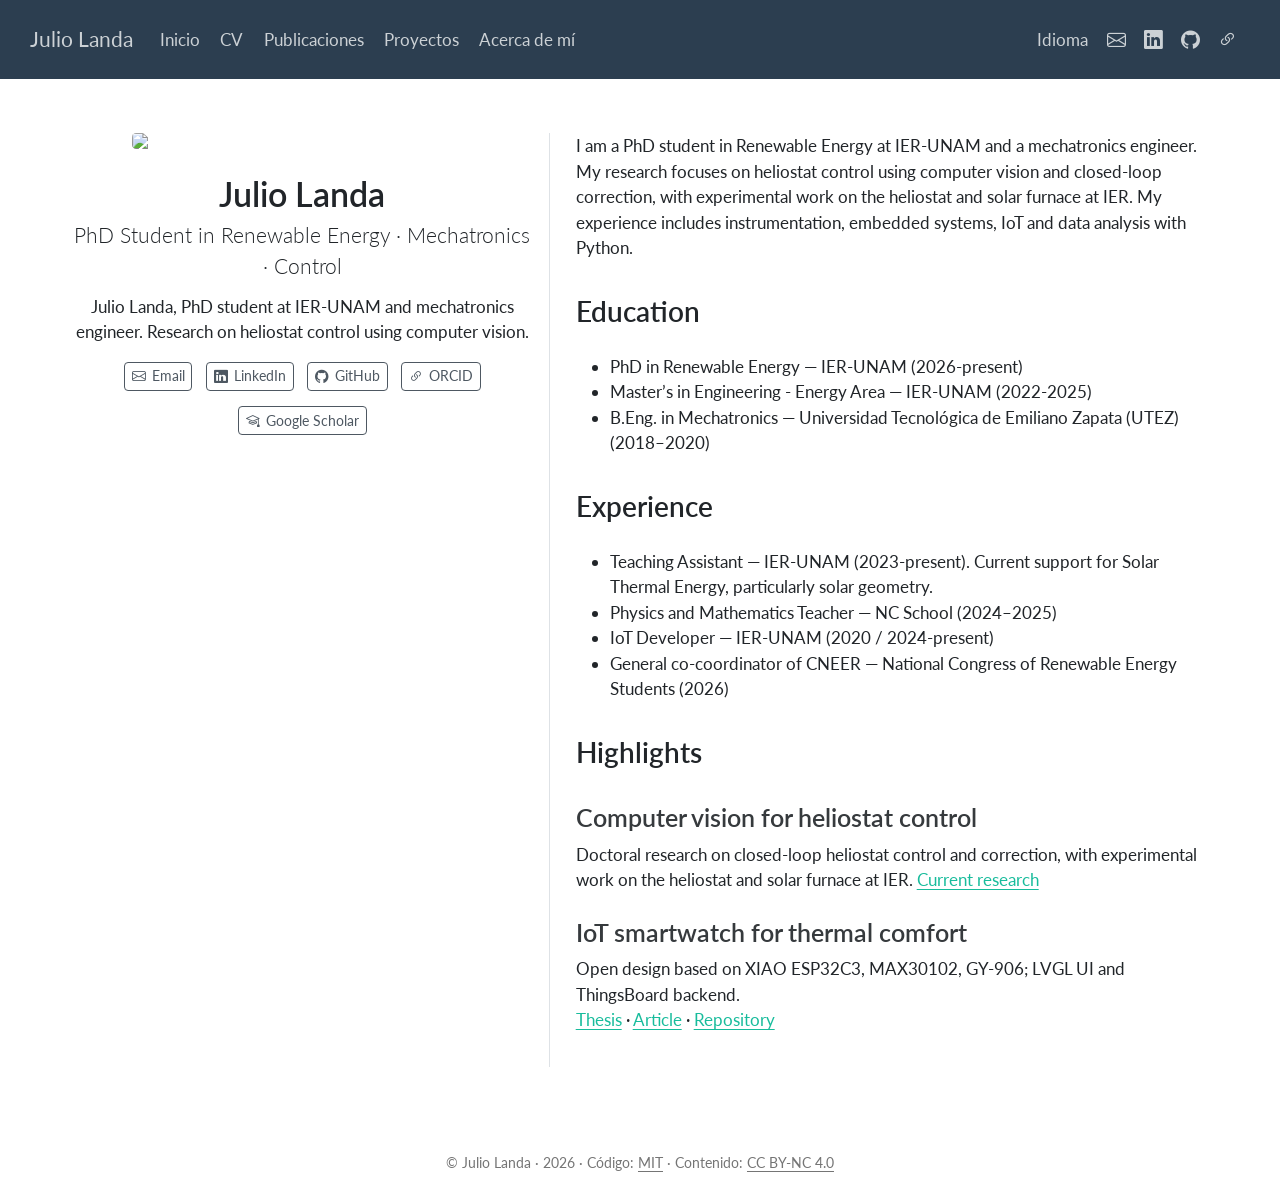
==== docs/en/index.html @ 0b8c809c "content: update academic profile and bilingual CV" ====
<!DOCTYPE html>
<html xmlns="http://www.w3.org/1999/xhtml" lang="en" xml:lang="en"><head>

<meta charset="utf-8">
<meta name="generator" content="quarto-1.8.26">

<meta name="viewport" content="width=device-width, initial-scale=1.0, user-scalable=yes">

<meta name="description" content="Julio Landa, PhD student at IER-UNAM and mechatronics engineer. Research on heliostat control using computer vision.">

<title>Julio Landa</title>
<style>
code{white-space: pre-wrap;}
span.smallcaps{font-variant: small-caps;}
div.columns{display: flex; gap: min(4vw, 1.5em);}
div.column{flex: auto; overflow-x: auto;}
div.hanging-indent{margin-left: 1.5em; text-indent: -1.5em;}
ul.task-list{list-style: none;}
ul.task-list li input[type="checkbox"] {
  width: 0.8em;
  margin: 0 0.8em 0.2em -1em; /* quarto-specific, see https://github.com/quarto-dev/quarto-cli/issues/4556 */ 
  vertical-align: middle;
}
</style>


<script src="../site_libs/quarto-nav/quarto-nav.js"></script>
<script src="../site_libs/quarto-nav/headroom.min.js"></script>
<script src="../site_libs/clipboard/clipboard.min.js"></script>
<script src="../site_libs/quarto-search/autocomplete.umd.js"></script>
<script src="../site_libs/quarto-search/fuse.min.js"></script>
<script src="../site_libs/quarto-search/quarto-search.js"></script>
<meta name="quarto:offset" content="../">
<link href="../images/Perfil.jpg" rel="icon" type="image/jpeg">
<script src="../site_libs/quarto-html/quarto.js" type="module"></script>
<script src="../site_libs/quarto-html/tabsets/tabsets.js" type="module"></script>
<script src="../site_libs/quarto-html/axe/axe-check.js" type="module"></script>
<script src="../site_libs/quarto-html/popper.min.js"></script>
<script src="../site_libs/quarto-html/tippy.umd.min.js"></script>
<link href="../site_libs/quarto-html/tippy.css" rel="stylesheet">
<link href="../site_libs/quarto-html/quarto-syntax-highlighting-587c61ba64f3a5504c4d52d930310e48.css" rel="stylesheet" id="quarto-text-highlighting-styles">
<script src="../site_libs/bootstrap/bootstrap.min.js"></script>
<link href="../site_libs/bootstrap/bootstrap-icons.css" rel="stylesheet">
<link href="../site_libs/bootstrap/bootstrap-ffa9a6279353761231ec249df0a7fdd3.min.css" rel="stylesheet" append-hash="true" id="quarto-bootstrap" data-mode="light">
<script id="quarto-search-options" type="application/json">{
  "location": "navbar",
  "copy-button": false,
  "collapse-after": 3,
  "panel-placement": "end",
  "type": "overlay",
  "limit": 50,
  "keyboard-shortcut": [
    "f",
    "/",
    "s"
  ],
  "show-item-context": false,
  "language": {
    "search-no-results-text": "No results",
    "search-matching-documents-text": "matching documents",
    "search-copy-link-title": "Copy link to search",
    "search-hide-matches-text": "Hide additional matches",
    "search-more-match-text": "more match in this document",
    "search-more-matches-text": "more matches in this document",
    "search-clear-button-title": "Clear",
    "search-text-placeholder": "",
    "search-detached-cancel-button-title": "Cancel",
    "search-submit-button-title": "Submit",
    "search-label": "Search"
  }
}</script>
<script>
// prevent double-exec
if(!window.__langPrefInjected){
  window.__langPrefInjected = true;
}
</script>
<script src="../lang-pref.js"></script>
<script src="lang-pref.js"></script>


<link rel="stylesheet" href="../styles.css">
</head>

<body class="nav-fixed quarto-light">

<div id="quarto-search-results"></div>
  <header id="quarto-header" class="headroom fixed-top">
    <nav class="navbar navbar-expand-lg " data-bs-theme="dark">
      <div class="navbar-container container-fluid">
      <div class="navbar-brand-container mx-auto">
    <a class="navbar-brand" href="../index.html">
    <span class="navbar-title">Julio Landa</span>
    </a>
  </div>
            <div id="quarto-search" class="" title="Search"></div>
          <button class="navbar-toggler" type="button" data-bs-toggle="collapse" data-bs-target="#navbarCollapse" aria-controls="navbarCollapse" role="menu" aria-expanded="false" aria-label="Toggle navigation" onclick="if (window.quartoToggleHeadroom) { window.quartoToggleHeadroom(); }">
  <span class="navbar-toggler-icon"></span>
</button>
          <div class="collapse navbar-collapse" id="navbarCollapse">
            <ul class="navbar-nav navbar-nav-scroll me-auto">
  <li class="nav-item">
    <a class="nav-link" href="../index.html"> 
<span class="menu-text">Inicio</span></a>
  </li>  
  <li class="nav-item">
    <a class="nav-link" href="../cv.html"> 
<span class="menu-text">CV</span></a>
  </li>  
  <li class="nav-item">
    <a class="nav-link" href="../publicaciones.html"> 
<span class="menu-text">Publicaciones</span></a>
  </li>  
  <li class="nav-item">
    <a class="nav-link" href="../proyectos.html"> 
<span class="menu-text">Proyectos</span></a>
  </li>  
  <li class="nav-item">
    <a class="nav-link" href="../about.html"> 
<span class="menu-text">Acerca de mí</span></a>
  </li>  
</ul>
            <ul class="navbar-nav navbar-nav-scroll ms-auto">
  <li class="nav-item">
    <a class="nav-link" href="../#"> 
<span class="menu-text">Idioma</span></a>
  </li>  
  <li class="nav-item compact">
    <a class="nav-link" href="mailto:landajulioc@gmail.com"> <i class="bi bi-envelope" role="img" aria-label="Email">
</i> 
<span class="menu-text"></span></a>
  </li>  
  <li class="nav-item compact">
    <a class="nav-link" href="https://www.linkedin.com/in/JulioLanda4"> <i class="bi bi-linkedin" role="img" aria-label="LinkedIn">
</i> 
<span class="menu-text"></span></a>
  </li>  
  <li class="nav-item compact">
    <a class="nav-link" href="https://github.com/JulioLanda4"> <i class="bi bi-github" role="img" aria-label="GitHub">
</i> 
<span class="menu-text"></span></a>
  </li>  
  <li class="nav-item compact">
    <a class="nav-link" href="https://orcid.org/0009-0006-2067-6624"> <i class="bi bi-link-45deg" role="img" aria-label="ORCID">
</i> 
<span class="menu-text"></span></a>
  </li>  
</ul>
          </div> <!-- /navcollapse -->
            <div class="quarto-navbar-tools">
</div>
      </div> <!-- /container-fluid -->
    </nav>
</header>
<!-- content -->
<div id="quarto-content" class="quarto-container page-columns page-rows-contents page-layout-full page-navbar">
<!-- sidebar -->
<!-- margin-sidebar -->
    
<!-- main -->
<div class="quarto-about-trestles column-page">
  <div class="about-entity">
    <img src="../images/Perfil.jpg" class="about-image
  rounded " style="width: 20em;">
<header id="title-block-header" class="quarto-title-block default">
<div class="quarto-title">
<h1 class="title">Julio Landa</h1>
<p class="subtitle lead">PhD Student in Renewable Energy · Mechatronics · Control</p>
</div>
<div>
  <div class="description">
    Julio Landa, PhD student at IER-UNAM and mechatronics engineer. Research on heliostat control using computer vision.
  </div>
</div>
<div class="quarto-title-meta column-page">
  </div>
</header>
    <div class="about-links">
  <a href="mailto:landajulioc@gmail.com" class="about-link" rel="" target="">
    <i class="bi bi-envelope"></i>
     <span class="about-link-text">Email</span>
  </a>
  <a href="https://www.linkedin.com/in/JulioLanda4" class="about-link" rel="" target="">
    <i class="bi bi-linkedin"></i>
     <span class="about-link-text">LinkedIn</span>
  </a>
  <a href="https://github.com/JulioLanda4" class="about-link" rel="" target="">
    <i class="bi bi-github"></i>
     <span class="about-link-text">GitHub</span>
  </a>
  <a href="https://orcid.org/0009-0006-2067-6624" class="about-link" rel="" target="">
    <i class="bi bi-link-45deg"></i>
     <span class="about-link-text">ORCID</span>
  </a>
  <a href="https://scholar.google.com/citations?user=aoloTfAAAAAJ&amp;hl=es" class="about-link" rel="" target="">
    <i class="bi bi-mortarboard"></i>
     <span class="about-link-text">Google Scholar</span>
  </a>
</div>
  </div>
  <div class="about-contents"><main class="content column-page" id="quarto-document-content">
<p>I am a PhD student in Renewable Energy at IER-UNAM and a mechatronics engineer. My research focuses on heliostat control using computer vision and closed-loop correction, with experimental work on the heliostat and solar furnace at IER. My experience includes instrumentation, embedded systems, IoT and data analysis with Python.</p>
<section id="education" class="level2">
<h2 data-anchor-id="education">Education</h2>
<ul>
<li>PhD in Renewable Energy — IER-UNAM (2026-present)</li>
<li>Master’s in Engineering - Energy Area — IER-UNAM (2022-2025)</li>
<li>B.Eng. in Mechatronics — Universidad Tecnológica de Emiliano Zapata (UTEZ) (2018–2020)</li>
</ul>
</section>
<section id="experience" class="level2">
<h2 data-anchor-id="experience">Experience</h2>
<ul>
<li>Teaching Assistant — IER-UNAM (2023-present). Current support for Solar Thermal Energy, particularly solar geometry.</li>
<li>Physics and Mathematics Teacher — NC School (2024–2025)</li>
<li>IoT Developer — IER-UNAM (2020 / 2024-present)</li>
<li>General co-coordinator of CNEER — National Congress of Renewable Energy Students (2026)</li>
</ul>
</section>
<section id="highlights" class="level2">
<h2 data-anchor-id="highlights">Highlights</h2>
<section id="computer-vision-for-heliostat-control" class="level3">
<h3 data-anchor-id="computer-vision-for-heliostat-control">Computer vision for heliostat control</h3>
<p>Doctoral research on closed-loop heliostat control and correction, with experimental work on the heliostat and solar furnace at IER. <a href="proyectos.html#heliostato">Current research</a></p>
</section>
<section id="iot-smartwatch-for-thermal-comfort" class="level3">
<h3 data-anchor-id="iot-smartwatch-for-thermal-comfort">IoT smartwatch for thermal comfort</h3>
<p>Open design based on XIAO ESP32C3, MAX30102, GY‑906; LVGL UI and ThingsBoard backend.<br>
<a href="publicaciones.html#tesis-reloj">Thesis</a> · <a href="publicaciones.html#articulo-reloj">Article</a> · <a href="https://github.com/JulioLanda4/IoT_Reloj_Confort">Repository</a></p>


</section>
</section>
</main></div>
</div>
 <!-- /main -->
<script>
  // avoid double init
  if(!window.__siteEnhancerLoaded){ window.__siteEnhancerLoaded = false; }
</script>
<script src="../project-links.js"></script>
<script src="project-links.js"></script>
<script id="quarto-html-after-body" type="application/javascript">
  window.document.addEventListener("DOMContentLoaded", function (event) {
    const isCodeAnnotation = (el) => {
      for (const clz of el.classList) {
        if (clz.startsWith('code-annotation-')) {                     
          return true;
        }
      }
      return false;
    }
    const onCopySuccess = function(e) {
      // button target
      const button = e.trigger;
      // don't keep focus
      button.blur();
      // flash "checked"
      button.classList.add('code-copy-button-checked');
      var currentTitle = button.getAttribute("title");
      button.setAttribute("title", "Copied!");
      let tooltip;
      if (window.bootstrap) {
        button.setAttribute("data-bs-toggle", "tooltip");
        button.setAttribute("data-bs-placement", "left");
        button.setAttribute("data-bs-title", "Copied!");
        tooltip = new bootstrap.Tooltip(button, 
          { trigger: "manual", 
            customClass: "code-copy-button-tooltip",
            offset: [0, -8]});
        tooltip.show();    
      }
      setTimeout(function() {
        if (tooltip) {
          tooltip.hide();
          button.removeAttribute("data-bs-title");
          button.removeAttribute("data-bs-toggle");
          button.removeAttribute("data-bs-placement");
        }
        button.setAttribute("title", currentTitle);
        button.classList.remove('code-copy-button-checked');
      }, 1000);
      // clear code selection
      e.clearSelection();
    }
    const getTextToCopy = function(trigger) {
      const outerScaffold = trigger.parentElement.cloneNode(true);
      const codeEl = outerScaffold.querySelector('code');
      for (const childEl of codeEl.children) {
        if (isCodeAnnotation(childEl)) {
          childEl.remove();
        }
      }
      return codeEl.innerText;
    }
    const clipboard = new window.ClipboardJS('.code-copy-button:not([data-in-quarto-modal])', {
      text: getTextToCopy
    });
    clipboard.on('success', onCopySuccess);
    if (window.document.getElementById('quarto-embedded-source-code-modal')) {
      const clipboardModal = new window.ClipboardJS('.code-copy-button[data-in-quarto-modal]', {
        text: getTextToCopy,
        container: window.document.getElementById('quarto-embedded-source-code-modal')
      });
      clipboardModal.on('success', onCopySuccess);
    }
      var localhostRegex = new RegExp(/^(?:http|https):\/\/localhost\:?[0-9]*\//);
      var mailtoRegex = new RegExp(/^mailto:/);
        var filterRegex = new RegExp('/' + window.location.host + '/');
      var isInternal = (href) => {
          return filterRegex.test(href) || localhostRegex.test(href) || mailtoRegex.test(href);
      }
      // Inspect non-navigation links and adorn them if external
     var links = window.document.querySelectorAll('a[href]:not(.nav-link):not(.navbar-brand):not(.toc-action):not(.sidebar-link):not(.sidebar-item-toggle):not(.pagination-link):not(.no-external):not([aria-hidden]):not(.dropdown-item):not(.quarto-navigation-tool):not(.about-link)');
      for (var i=0; i<links.length; i++) {
        const link = links[i];
        if (!isInternal(link.href)) {
          // undo the damage that might have been done by quarto-nav.js in the case of
          // links that we want to consider external
          if (link.dataset.originalHref !== undefined) {
            link.href = link.dataset.originalHref;
          }
        }
      }
    function tippyHover(el, contentFn, onTriggerFn, onUntriggerFn) {
      const config = {
        allowHTML: true,
        maxWidth: 500,
        delay: 100,
        arrow: false,
        appendTo: function(el) {
            return el.parentElement;
        },
        interactive: true,
        interactiveBorder: 10,
        theme: 'quarto',
        placement: 'bottom-start',
      };
      if (contentFn) {
        config.content = contentFn;
      }
      if (onTriggerFn) {
        config.onTrigger = onTriggerFn;
      }
      if (onUntriggerFn) {
        config.onUntrigger = onUntriggerFn;
      }
      window.tippy(el, config); 
    }
    const noterefs = window.document.querySelectorAll('a[role="doc-noteref"]');
    for (var i=0; i<noterefs.length; i++) {
      const ref = noterefs[i];
      tippyHover(ref, function() {
        // use id or data attribute instead here
        let href = ref.getAttribute('data-footnote-href') || ref.getAttribute('href');
        try { href = new URL(href).hash; } catch {}
        const id = href.replace(/^#\/?/, "");
        const note = window.document.getElementById(id);
        if (note) {
          return note.innerHTML;
        } else {
          return "";
        }
      });
    }
    const xrefs = window.document.querySelectorAll('a.quarto-xref');
    const processXRef = (id, note) => {
      // Strip column container classes
      const stripColumnClz = (el) => {
        el.classList.remove("page-full", "page-columns");
        if (el.children) {
          for (const child of el.children) {
            stripColumnClz(child);
          }
        }
      }
      stripColumnClz(note)
      if (id === null || id.startsWith('sec-')) {
        // Special case sections, only their first couple elements
        const container = document.createElement("div");
        if (note.children && note.children.length > 2) {
          container.appendChild(note.children[0].cloneNode(true));
          for (let i = 1; i < note.children.length; i++) {
            const child = note.children[i];
            if (child.tagName === "P" && child.innerText === "") {
              continue;
            } else {
              container.appendChild(child.cloneNode(true));
              break;
            }
          }
          if (window.Quarto?.typesetMath) {
            window.Quarto.typesetMath(container);
          }
          return container.innerHTML
        } else {
          if (window.Quarto?.typesetMath) {
            window.Quarto.typesetMath(note);
          }
          return note.innerHTML;
        }
      } else {
        // Remove any anchor links if they are present
        const anchorLink = note.querySelector('a.anchorjs-link');
        if (anchorLink) {
          anchorLink.remove();
        }
        if (window.Quarto?.typesetMath) {
          window.Quarto.typesetMath(note);
        }
        if (note.classList.contains("callout")) {
          return note.outerHTML;
        } else {
          return note.innerHTML;
        }
      }
    }
    for (var i=0; i<xrefs.length; i++) {
      const xref = xrefs[i];
      tippyHover(xref, undefined, function(instance) {
        instance.disable();
        let url = xref.getAttribute('href');
        let hash = undefined; 
        if (url.startsWith('#')) {
          hash = url;
        } else {
          try { hash = new URL(url).hash; } catch {}
        }
        if (hash) {
          const id = hash.replace(/^#\/?/, "");
          const note = window.document.getElementById(id);
          if (note !== null) {
            try {
              const html = processXRef(id, note.cloneNode(true));
              instance.setContent(html);
            } finally {
              instance.enable();
              instance.show();
            }
          } else {
            // See if we can fetch this
            fetch(url.split('#')[0])
            .then(res => res.text())
            .then(html => {
              const parser = new DOMParser();
              const htmlDoc = parser.parseFromString(html, "text/html");
              const note = htmlDoc.getElementById(id);
              if (note !== null) {
                const html = processXRef(id, note);
                instance.setContent(html);
              } 
            }).finally(() => {
              instance.enable();
              instance.show();
            });
          }
        } else {
          // See if we can fetch a full url (with no hash to target)
          // This is a special case and we should probably do some content thinning / targeting
          fetch(url)
          .then(res => res.text())
          .then(html => {
            const parser = new DOMParser();
            const htmlDoc = parser.parseFromString(html, "text/html");
            const note = htmlDoc.querySelector('main.content');
            if (note !== null) {
              // This should only happen for chapter cross references
              // (since there is no id in the URL)
              // remove the first header
              if (note.children.length > 0 && note.children[0].tagName === "HEADER") {
                note.children[0].remove();
              }
              const html = processXRef(null, note);
              instance.setContent(html);
            } 
          }).finally(() => {
            instance.enable();
            instance.show();
          });
        }
      }, function(instance) {
      });
    }
        let selectedAnnoteEl;
        const selectorForAnnotation = ( cell, annotation) => {
          let cellAttr = 'data-code-cell="' + cell + '"';
          let lineAttr = 'data-code-annotation="' +  annotation + '"';
          const selector = 'span[' + cellAttr + '][' + lineAttr + ']';
          return selector;
        }
        const selectCodeLines = (annoteEl) => {
          const doc = window.document;
          const targetCell = annoteEl.getAttribute("data-target-cell");
          const targetAnnotation = annoteEl.getAttribute("data-target-annotation");
          const annoteSpan = window.document.querySelector(selectorForAnnotation(targetCell, targetAnnotation));
          const lines = annoteSpan.getAttribute("data-code-lines").split(",");
          const lineIds = lines.map((line) => {
            return targetCell + "-" + line;
          })
          let top = null;
          let height = null;
          let parent = null;
          if (lineIds.length > 0) {
              //compute the position of the single el (top and bottom and make a div)
              const el = window.document.getElementById(lineIds[0]);
              top = el.offsetTop;
              height = el.offsetHeight;
              parent = el.parentElement.parentElement;
            if (lineIds.length > 1) {
              const lastEl = window.document.getElementById(lineIds[lineIds.length - 1]);
              const bottom = lastEl.offsetTop + lastEl.offsetHeight;
              height = bottom - top;
            }
            if (top !== null && height !== null && parent !== null) {
              // cook up a div (if necessary) and position it 
              let div = window.document.getElementById("code-annotation-line-highlight");
              if (div === null) {
                div = window.document.createElement("div");
                div.setAttribute("id", "code-annotation-line-highlight");
                div.style.position = 'absolute';
                parent.appendChild(div);
              }
              div.style.top = top - 2 + "px";
              div.style.height = height + 4 + "px";
              div.style.left = 0;
              let gutterDiv = window.document.getElementById("code-annotation-line-highlight-gutter");
              if (gutterDiv === null) {
                gutterDiv = window.document.createElement("div");
                gutterDiv.setAttribute("id", "code-annotation-line-highlight-gutter");
                gutterDiv.style.position = 'absolute';
                const codeCell = window.document.getElementById(targetCell);
                const gutter = codeCell.querySelector('.code-annotation-gutter');
                gutter.appendChild(gutterDiv);
              }
              gutterDiv.style.top = top - 2 + "px";
              gutterDiv.style.height = height + 4 + "px";
            }
            selectedAnnoteEl = annoteEl;
          }
        };
        const unselectCodeLines = () => {
          const elementsIds = ["code-annotation-line-highlight", "code-annotation-line-highlight-gutter"];
          elementsIds.forEach((elId) => {
            const div = window.document.getElementById(elId);
            if (div) {
              div.remove();
            }
          });
          selectedAnnoteEl = undefined;
        };
          // Handle positioning of the toggle
      window.addEventListener(
        "resize",
        throttle(() => {
          elRect = undefined;
          if (selectedAnnoteEl) {
            selectCodeLines(selectedAnnoteEl);
          }
        }, 10)
      );
      function throttle(fn, ms) {
      let throttle = false;
      let timer;
        return (...args) => {
          if(!throttle) { // first call gets through
              fn.apply(this, args);
              throttle = true;
          } else { // all the others get throttled
              if(timer) clearTimeout(timer); // cancel #2
              timer = setTimeout(() => {
                fn.apply(this, args);
                timer = throttle = false;
              }, ms);
          }
        };
      }
        // Attach click handler to the DT
        const annoteDls = window.document.querySelectorAll('dt[data-target-cell]');
        for (const annoteDlNode of annoteDls) {
          annoteDlNode.addEventListener('click', (event) => {
            const clickedEl = event.target;
            if (clickedEl !== selectedAnnoteEl) {
              unselectCodeLines();
              const activeEl = window.document.querySelector('dt[data-target-cell].code-annotation-active');
              if (activeEl) {
                activeEl.classList.remove('code-annotation-active');
              }
              selectCodeLines(clickedEl);
              clickedEl.classList.add('code-annotation-active');
            } else {
              // Unselect the line
              unselectCodeLines();
              clickedEl.classList.remove('code-annotation-active');
            }
          });
        }
    const findCites = (el) => {
      const parentEl = el.parentElement;
      if (parentEl) {
        const cites = parentEl.dataset.cites;
        if (cites) {
          return {
            el,
            cites: cites.split(' ')
          };
        } else {
          return findCites(el.parentElement)
        }
      } else {
        return undefined;
      }
    };
    var bibliorefs = window.document.querySelectorAll('a[role="doc-biblioref"]');
    for (var i=0; i<bibliorefs.length; i++) {
      const ref = bibliorefs[i];
      const citeInfo = findCites(ref);
      if (citeInfo) {
        tippyHover(citeInfo.el, function() {
          var popup = window.document.createElement('div');
          citeInfo.cites.forEach(function(cite) {
            var citeDiv = window.document.createElement('div');
            citeDiv.classList.add('hanging-indent');
            citeDiv.classList.add('csl-entry');
            var biblioDiv = window.document.getElementById('ref-' + cite);
            if (biblioDiv) {
              citeDiv.innerHTML = biblioDiv.innerHTML;
            }
            popup.appendChild(citeDiv);
          });
          return popup.innerHTML;
        });
      }
    }
  });
  </script>
</div> <!-- /content -->
<footer class="footer">
  <div class="nav-footer">
    <div class="nav-footer-left">
      &nbsp;
    </div>   
    <div class="nav-footer-center">
<p>© Julio Landa · 2026 · Código: <a href="https://opensource.org/license/mit/">MIT</a> · Contenido: <a href="https://creativecommons.org/licenses/by-nc/4.0/">CC BY‑NC 4.0</a></p>
</div>
    <div class="nav-footer-right">
      &nbsp;
    </div>
  </div>
</footer>




</body></html>
---- docs/site_libs/quarto-html/quarto-syntax-highlighting-587c61ba64f3a5504c4d52d930310e48.css ----
/* quarto syntax highlight colors */
:root {
  --quarto-hl-ot-color: #003B4F;
  --quarto-hl-at-color: #657422;
  --quarto-hl-ss-color: #20794D;
  --quarto-hl-an-color: #5E5E5E;
  --quarto-hl-fu-color: #4758AB;
  --quarto-hl-st-color: #20794D;
  --quarto-hl-cf-color: #003B4F;
  --quarto-hl-op-color: #5E5E5E;
  --quarto-hl-er-color: #AD0000;
  --quarto-hl-bn-color: #AD0000;
  --quarto-hl-al-color: #AD0000;
  --quarto-hl-va-color: #111111;
  --quarto-hl-bu-color: inherit;
  --quarto-hl-ex-color: inherit;
  --quarto-hl-pp-color: #AD0000;
  --quarto-hl-in-color: #5E5E5E;
  --quarto-hl-vs-color: #20794D;
  --quarto-hl-wa-color: #5E5E5E;
  --quarto-hl-do-color: #5E5E5E;
  --quarto-hl-im-color: #00769E;
  --quarto-hl-ch-color: #20794D;
  --quarto-hl-dt-color: #AD0000;
  --quarto-hl-fl-color: #AD0000;
  --quarto-hl-co-color: #5E5E5E;
  --quarto-hl-cv-color: #5E5E5E;
  --quarto-hl-cn-color: #8f5902;
  --quarto-hl-sc-color: #5E5E5E;
  --quarto-hl-dv-color: #AD0000;
  --quarto-hl-kw-color: #003B4F;
}

/* other quarto variables */
:root {
  --quarto-font-monospace: SFMono-Regular, Menlo, Monaco, Consolas, "Liberation Mono", "Courier New", monospace;
}

/* syntax highlight based on Pandoc's rules */
pre > code.sourceCode > span {
  color: #003B4F;
}

code.sourceCode > span {
  color: #003B4F;
}

div.sourceCode,
div.sourceCode pre.sourceCode {
  color: #003B4F;
}

/* Normal */
code span {
  color: #003B4F;
}

/* Alert */
code span.al {
  color: #AD0000;
  font-style: inherit;
}

/* Annotation */
code span.an {
  color: #5E5E5E;
  font-style: inherit;
}

/* Attribute */
code span.at {
  color: #657422;
  font-style: inherit;
}

/* BaseN */
code span.bn {
  color: #AD0000;
  font-style: inherit;
}

/* BuiltIn */
code span.bu {
  font-style: inherit;
}

/* ControlFlow */
code span.cf {
  color: #003B4F;
  font-weight: bold;
  font-style: inherit;
}

/* Char */
code span.ch {
  color: #20794D;
  font-style: inherit;
}

/* Constant */
code span.cn {
  color: #8f5902;
  font-style: inherit;
}

/* Comment */
code span.co {
  color: #5E5E5E;
  font-style: inherit;
}

/* CommentVar */
code span.cv {
  color: #5E5E5E;
  font-style: italic;
}

/* Documentation */
code span.do {
  color: #5E5E5E;
  font-style: italic;
}

/* DataType */
code span.dt {
  color: #AD0000;
  font-style: inherit;
}

/* DecVal */
code span.dv {
  color: #AD0000;
  font-style: inherit;
}

/* Error */
code span.er {
  color: #AD0000;
  font-style: inherit;
}

/* Extension */
code span.ex {
  font-style: inherit;
}

/* Float */
code span.fl {
  color: #AD0000;
  font-style: inherit;
}

/* Function */
code span.fu {
  color: #4758AB;
  font-style: inherit;
}

/* Import */
code span.im {
  color: #00769E;
  font-style: inherit;
}

/* Information */
code span.in {
  color: #5E5E5E;
  font-style: inherit;
}

/* Keyword */
code span.kw {
  color: #003B4F;
  font-weight: bold;
  font-style: inherit;
}

/* Operator */
code span.op {
  color: #5E5E5E;
  font-style: inherit;
}

/* Other */
code span.ot {
  color: #003B4F;
  font-style: inherit;
}

/* Preprocessor */
code span.pp {
  color: #AD0000;
  font-style: inherit;
}

/* SpecialChar */
code span.sc {
  color: #5E5E5E;
  font-style: inherit;
}

/* SpecialString */
code span.ss {
  color: #20794D;
  font-style: inherit;
}

/* String */
code span.st {
  color: #20794D;
  font-style: inherit;
}

/* Variable */
code span.va {
  color: #111111;
  font-style: inherit;
}

/* VerbatimString */
code span.vs {
  color: #20794D;
  font-style: inherit;
}

/* Warning */
code span.wa {
  color: #5E5E5E;
  font-style: italic;
}

.prevent-inlining {
  content: "</";
}

/*# sourceMappingURL=2dce1cc6c82594539e1579de68416b47.css.map */
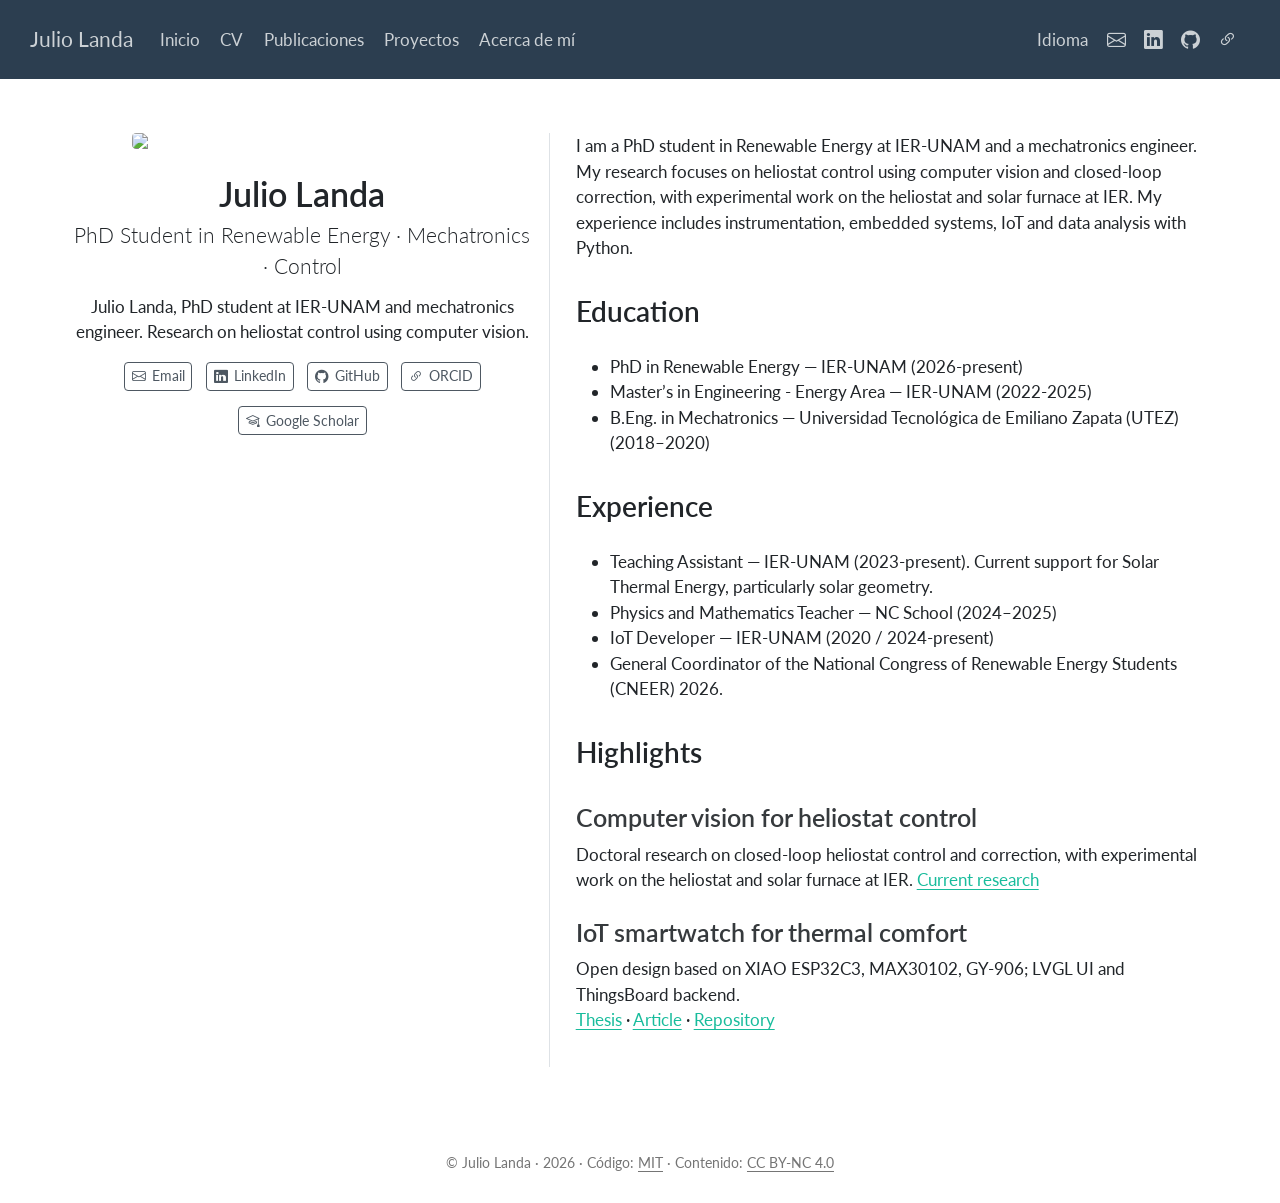
==== commit 1bd10c31: "content: correct CNEER 2026 coordinator role" ====
--- a/docs/en/index.html
+++ b/docs/en/index.html
@@ -214,7 +214,7 @@
 <li>Teaching Assistant — IER-UNAM (2023-present). Current support for Solar Thermal Energy, particularly solar geometry.</li>
 <li>Physics and Mathematics Teacher — NC School (2024–2025)</li>
 <li>IoT Developer — IER-UNAM (2020 / 2024-present)</li>
-<li>General co-coordinator of CNEER — National Congress of Renewable Energy Students (2026)</li>
+<li>General Coordinator of the National Congress of Renewable Energy Students (CNEER) 2026.</li>
 </ul>
 </section>
 <section id="highlights" class="level2">
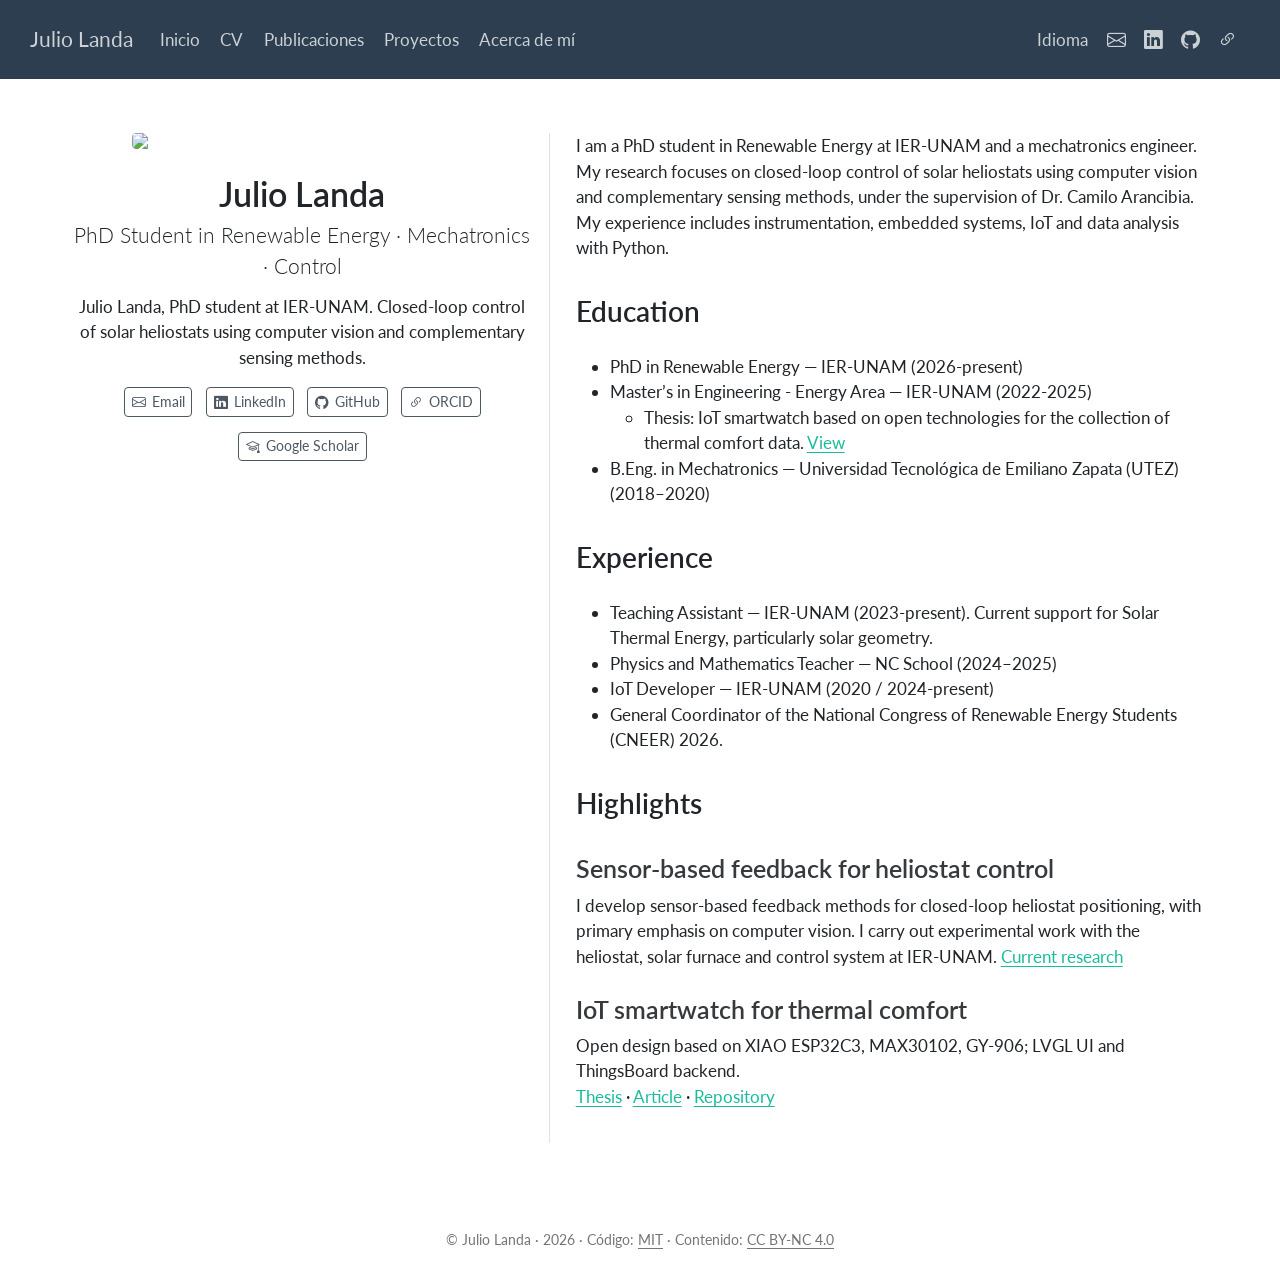
==== commit 4a315e05: "content: align bilingual academic profile" ====
--- a/docs/en/index.html
+++ b/docs/en/index.html
@@ -6,7 +6,7 @@
 
 <meta name="viewport" content="width=device-width, initial-scale=1.0, user-scalable=yes">
 
-<meta name="description" content="Julio Landa, PhD student at IER-UNAM and mechatronics engineer. Research on heliostat control using computer vision.">
+<meta name="description" content="Julio Landa, PhD student at IER-UNAM. Closed-loop control of solar heliostats using computer vision and complementary sensing methods.">
 
 <title>Julio Landa</title>
 <style>
@@ -169,7 +169,7 @@
 </div>
 <div>
   <div class="description">
-    Julio Landa, PhD student at IER-UNAM and mechatronics engineer. Research on heliostat control using computer vision.
+    Julio Landa, PhD student at IER-UNAM. Closed-loop control of solar heliostats using computer vision and complementary sensing methods.
   </div>
 </div>
 <div class="quarto-title-meta column-page">
@@ -199,12 +199,15 @@
 </div>
   </div>
   <div class="about-contents"><main class="content column-page" id="quarto-document-content">
-<p>I am a PhD student in Renewable Energy at IER-UNAM and a mechatronics engineer. My research focuses on heliostat control using computer vision and closed-loop correction, with experimental work on the heliostat and solar furnace at IER. My experience includes instrumentation, embedded systems, IoT and data analysis with Python.</p>
+<p>I am a PhD student in Renewable Energy at IER-UNAM and a mechatronics engineer. My research focuses on closed-loop control of solar heliostats using computer vision and complementary sensing methods, under the supervision of Dr.&nbsp;Camilo Arancibia. My experience includes instrumentation, embedded systems, IoT and data analysis with Python.</p>
 <section id="education" class="level2">
 <h2 data-anchor-id="education">Education</h2>
 <ul>
 <li>PhD in Renewable Energy — IER-UNAM (2026-present)</li>
-<li>Master’s in Engineering - Energy Area — IER-UNAM (2022-2025)</li>
+<li>Master’s in Engineering - Energy Area — IER-UNAM (2022-2025)
+<ul>
+<li>Thesis: IoT smartwatch based on open technologies for the collection of thermal comfort data. <a href="publicaciones.html#tesis-reloj">View</a></li>
+</ul></li>
 <li>B.Eng. in Mechatronics — Universidad Tecnológica de Emiliano Zapata (UTEZ) (2018–2020)</li>
 </ul>
 </section>
@@ -219,9 +222,9 @@
 </section>
 <section id="highlights" class="level2">
 <h2 data-anchor-id="highlights">Highlights</h2>
-<section id="computer-vision-for-heliostat-control" class="level3">
-<h3 data-anchor-id="computer-vision-for-heliostat-control">Computer vision for heliostat control</h3>
-<p>Doctoral research on closed-loop heliostat control and correction, with experimental work on the heliostat and solar furnace at IER. <a href="proyectos.html#heliostato">Current research</a></p>
+<section id="sensor-based-feedback-for-heliostat-control" class="level3">
+<h3 data-anchor-id="sensor-based-feedback-for-heliostat-control">Sensor-based feedback for heliostat control</h3>
+<p>I develop sensor-based feedback methods for closed-loop heliostat positioning, with primary emphasis on computer vision. I carry out experimental work with the heliostat, solar furnace and control system at IER-UNAM. <a href="proyectos.html#heliostato">Current research</a></p>
 </section>
 <section id="iot-smartwatch-for-thermal-comfort" class="level3">
 <h3 data-anchor-id="iot-smartwatch-for-thermal-comfort">IoT smartwatch for thermal comfort</h3>
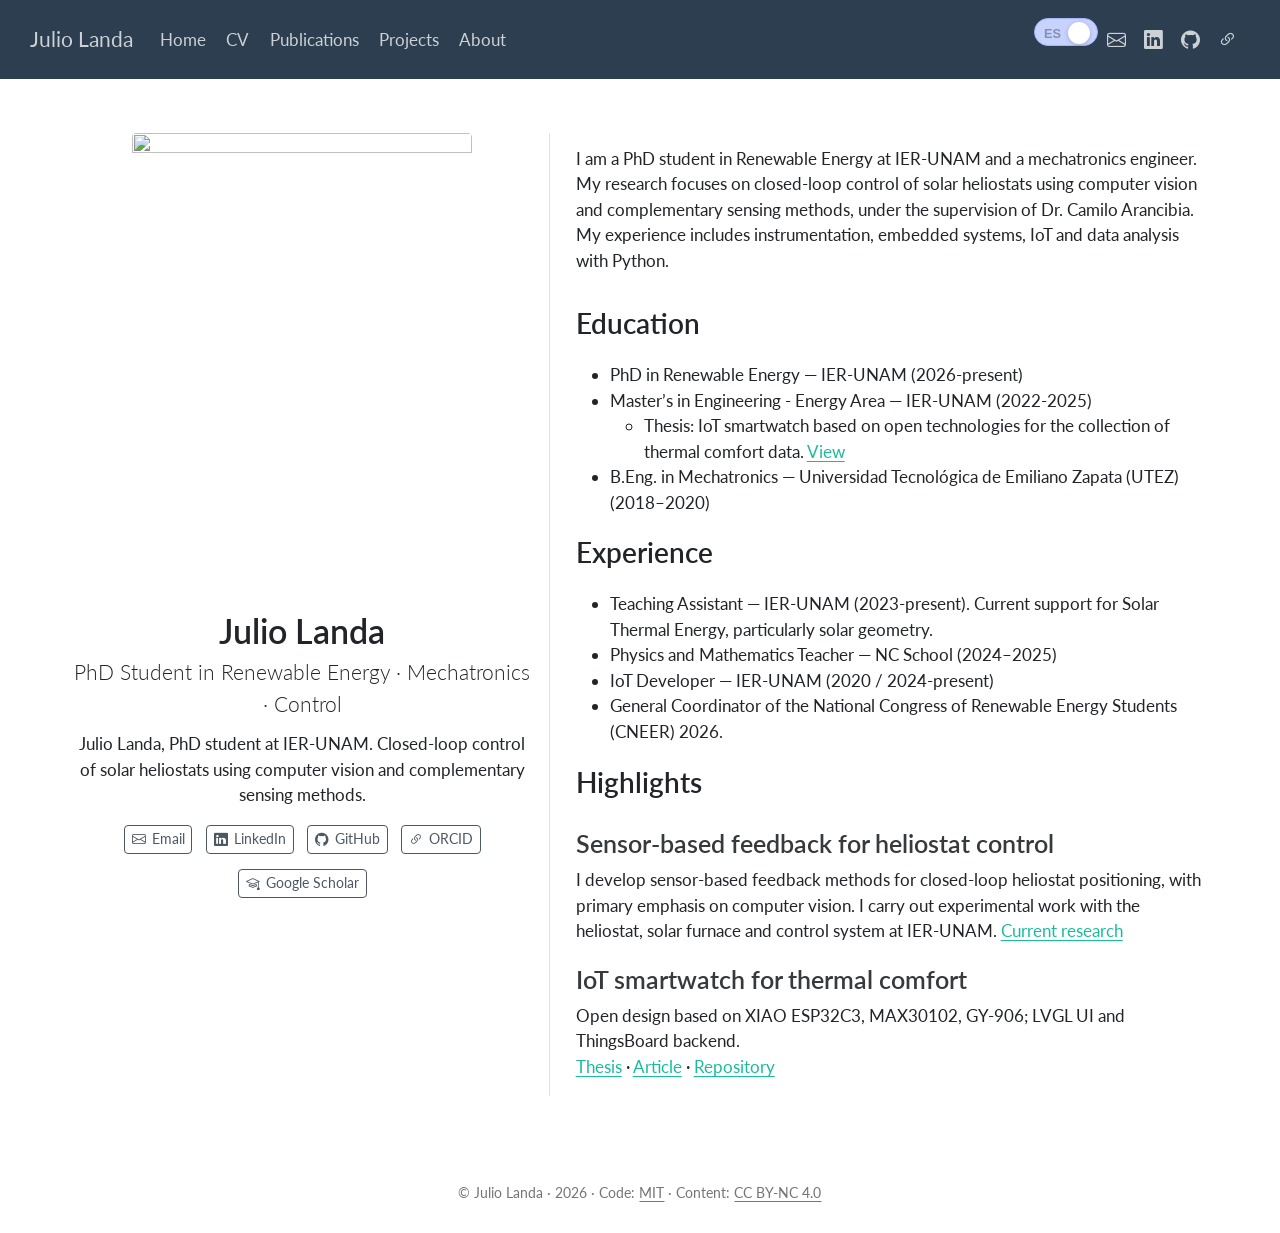
==== commit 6f246ae6: "fix: polish English content and script loading" ====
--- a/docs/en/index.html
+++ b/docs/en/index.html
@@ -69,14 +69,7 @@
     "search-label": "Search"
   }
 }</script>
-<script>
-// prevent double-exec
-if(!window.__langPrefInjected){
-  window.__langPrefInjected = true;
-}
-</script>
 <script src="../lang-pref.js"></script>
-<script src="lang-pref.js"></script>
 
 
 <link rel="stylesheet" href="../styles.css">
@@ -192,7 +185,7 @@
     <i class="bi bi-link-45deg"></i>
      <span class="about-link-text">ORCID</span>
   </a>
-  <a href="https://scholar.google.com/citations?user=aoloTfAAAAAJ&amp;hl=es" class="about-link" rel="" target="">
+  <a href="https://scholar.google.com/citations?user=aoloTfAAAAAJ&amp;hl=en" class="about-link" rel="" target="">
     <i class="bi bi-mortarboard"></i>
      <span class="about-link-text">Google Scholar</span>
   </a>
@@ -237,12 +230,7 @@
 </main></div>
 </div>
  <!-- /main -->
-<script>
-  // avoid double init
-  if(!window.__siteEnhancerLoaded){ window.__siteEnhancerLoaded = false; }
-</script>
 <script src="../project-links.js"></script>
-<script src="project-links.js"></script>
 <script id="quarto-html-after-body" type="application/javascript">
   window.document.addEventListener("DOMContentLoaded", function (event) {
     const isCodeAnnotation = (el) => {
--- a/docs/styles.css
+++ b/docs/styles.css
@@ -0,0 +1,293 @@
+﻿/* css styles */
+
+/* â€”â€”â€” Ancho Ãºtil y compacidad â€”â€”â€” */
+.page-layout-full .content { max-width: 1200px; margin: 0 auto; } /* ancho cÃ³modo en desktop */
+section { margin-top: 1.25rem; } /* menos separaciÃ³n vertical */
+
+/* â€”â€”â€” About (trestles) â€”â€”â€” */
+.quarto-about-trestles .about-image {
+  width: 400px;              /* mÃ¡s grande */
+  aspect-ratio: 3 / 4;       /* rectangular vertical */
+  object-fit: cover;         /* recorta bordes para llenar */
+  object-position: 50% 34%;  /* centro horizontal; recorte leve inferior */
+  background: #fff;
+  border-radius: 48px;       /* esquinas muy redondeadas */
+}
+@media (max-width: 768px){
+  .quarto-about-trestles .about-image { width: 280px; }
+}
+.quarto-about-trestles .about-contents { padding-top: .75rem; }   /* sube el texto a la altura de la foto */
+.quarto-about-trestles .about-links a.btn { padding: .35rem .6rem; }
+
+/* â€”â€”â€” Titulares y tarjetas â€”â€”â€” */
+h2 { margin-top: 0.5rem; margin-bottom: .75rem; }
+h3 { margin-top: .25rem; margin-bottom: .5rem; }
+
+.section-card, .card-lite {
+  background: #fff;
+  border-radius: 14px;
+  box-shadow: 0 4px 18px rgba(0,0,0,.06);
+  padding: 1rem 1.1rem;
+}
+
+/* Tarjetas simples para proyectos */
+.card-lite {
+  background: #fff;
+  border-radius: 14px;
+  box-shadow: 0 4px 18px rgba(0,0,0,.06);
+  padding: 1rem 1.1rem;
+}
+
+.quarto-grid > .g-4 { row-gap: 1.2rem; } /* reduce gap en filas */
+
+/* ==== Proyectos: tarjetas limpias y llamativas ==== */
+.project-card{
+  background:#fff;
+  border-radius:16px;
+  box-shadow:0 6px 24px rgba(0,0,0,.07);
+  padding:1.1rem 1.2rem;
+  height:100%;
+  display:grid;               /* title across, image left, content right */
+  grid-template-columns: 150px 1fr;
+  column-gap:.9rem;
+}
+.project-card h3{ margin:0 0 .75rem 0; line-height:1.25; }
+.project-card p{ margin-bottom:.85rem; }
+.project-card .badges{ margin:.4rem 0 .85rem; }
+.project-card .badge{
+  display:inline-block; font-size:.85rem; font-weight:500;
+  background:#eef2f7; color:#445; border:1px solid #dde3ee;
+  border-radius:999px; padding:.25rem .55rem; margin:.15rem .25rem .15rem 0;
+}
+.project-card .links .btn{ margin-right:.35rem; }
+.project-card .project-media{
+  width:140px; height:140px; object-fit:cover; border-radius:12px; margin-top:0;
+  box-shadow:0 3px 16px rgba(0,0,0,.06);
+  grid-column:1; grid-row:2 / span 4;
+}
+.project-card .project-media.contain{
+  object-fit:contain;
+  background:#f8fafc;
+}
+.project-card h3{ grid-column:1 / -1; }
+.project-card p, .project-card .badges, .project-card .links{ grid-column:2; }
+
+/* Publicaciones sin imagen: usa flujo normal y mÃ¡s aire */
+.project-card.no-media{ display:block; }
+.project-card.no-media h3, .project-card.no-media p, .project-card.no-media .badges, .project-card.no-media .links{ grid-column:auto; }
+.project-card.no-media .links{ margin-top:.2rem; }
+
+/* compact layout: image left, content right */
+.project-card .project-flex{ display:flex; align-items:flex-start; gap:.9rem; }
+.project-card .project-thumb{
+  width:110px; height:110px; object-fit:cover; border-radius:12px;
+  box-shadow:0 3px 12px rgba(0,0,0,.08);
+}
+.project-card .project-content{ flex:1 1 auto; min-width:0; }
+@media (max-width: 576px){
+  .project-card{ grid-template-columns: 110px 1fr; }
+  .project-card .project-media{ width:100px; height:100px; grid-row:auto; }
+}
+
+/* variante para privados */
+.project-card.private{ border:1px dashed #cbd5e1; background:#fafcff; }
+.project-card .lock{
+  font-size:.75rem; font-weight:600; color:#0d6efd;
+  background:#e7f0ff; border:1px solid #cfe0ff; border-radius:999px; padding:.15rem .45rem;
+  vertical-align:middle; margin-left:.35rem;
+}
+/* Gallery (About page) */
+.gallery-scroll { display: flex; gap: 12px; overflow-x: auto; padding: 8px 8px 16px; scroll-snap-type: x mandatory; -webkit-overflow-scrolling: touch; }
+.gallery-spacer { flex: 0 0 50%; }
+.gallery-item { flex: 0 0 auto; width: 200px; height: 200px; border-radius: 12px; object-fit: cover; scroll-snap-align: center; transition: transform 0.25s ease, opacity 0.25s ease; opacity: 0.85; }
+.gallery-item.is-center { opacity: 1; }
+.gallery-wrap { position: relative; }
+/* Coverflow effect */
+.gallery-wrap { perspective: 1200px; }
+.gallery-scroll { padding: 16px 8px 24px; }
+.gallery-item { flex: 0 0 auto; width: 200px; height: 200px; border-radius: 12px; object-fit: cover; scroll-snap-align: center; transition: transform 0.25s ease, opacity 0.25s ease; opacity: 0.85; }
+.gallery-item.is-center { opacity: 1; }
+
+/* Coverflow tuning */
+.gallery-wrap { perspective: 1200px; }
+.gallery-scroll { perspective: 1200px; transform-style: preserve-3d; }
+/* Gallery overrides: larger items, horizontal-only scroll */
+.gallery-scroll { gap: 16px; padding: 16px 12px 24px; overflow-x: auto; overflow-y: hidden; scroll-snap-type: x mandatory; -webkit-overflow-scrolling: touch; align-items: center; height: 380px; perspective: 1600px; transform-style: preserve-3d; }
+.gallery-item { width: 280px; height: 280px; border-radius: 14px; }
+.gallery-wrap { perspective: 1600px; }
+/* About gallery: larger 300x300 and horizontal-only */
+#about-gallery { gap: 18px; padding: 24px 16px 32px; height: 460px; overflow-x: auto; overflow-y: hidden; scroll-snap-type: x mandatory; }
+#about-gallery .gallery-item { width: 300px; height: 300px; border-radius: 16px; }
+
+.gallery-item { image-rendering: auto; }
+
+/* About gallery: larger 360x360 */
+#about-gallery { height: 560px; }
+#about-gallery .gallery-item { width: 360px; height: 360px; }
+/* About gallery: larger 500x500 */
+#about-gallery { height: 720px; }
+#about-gallery .gallery-item { width: 500px; height: 500px; }
+/* Downscale smaller (low-res) images to avoid upscaling noise */
+#about-gallery .gallery-item.lores { width: 380px; height: 380px; }
+#about-gallery .gallery-item.hires { width: 500px; height: 500px; }
+/* Gallery scroll: smoother + hide scrollbar */
+#about-gallery { scroll-behavior: smooth; }
+.gallery-scroll { scrollbar-width: none; -ms-overflow-style: none; }
+.gallery-scroll::-webkit-scrollbar { width: 0; height: 0; display: none; }
+.gallery-item { scroll-snap-stop: always; }
+/* Gallery arrows */
+.gallery-wrap { position: relative; }
+.gallery-arrow { position: absolute; top: 50%; transform: translateY(-50%); z-index: 5; width: 44px; height: 44px; border-radius: 999px; border: none; color: #fff; background: rgba(0,0,0,0.45); display: flex; align-items: center; justify-content: center; cursor: pointer; transition: background 0.2s ease, transform 0.2s ease; }
+.gallery-arrow:hover { background: rgba(0,0,0,0.65); transform: translateY(-50%) scale(1.05); }
+.gallery-arrow.left { left: 8px; }
+.gallery-arrow.right { right: 8px; }
+@media (max-width: 640px) { .gallery-arrow { width: 36px; height: 36px; } }
+/* Ensure arrows are above 3D items */
+.gallery-scroll { position: relative; z-index: 0; }
+.gallery-arrow { z-index: 10000; }
+
+/* Lang toggle active state */
+.navbar a.lang-active { font-weight: 700; border-bottom: 2px solid currentColor; }
+
+/* Language switch */
+.lang-switch { display:flex; align-items:center; gap:.5rem; }
+.lang-switch .label { font-weight:600; font-size:.9rem; }
+.lang-toggle { position: relative; width: 64px; height: 28px; background:#e5e7eb; border-radius:999px; cursor:pointer; transition: background .2s ease; display:inline-block; border:1px solid #d1d5db; }
+.lang-toggle input { display:none; }
+.lang-toggle .thumb { position:absolute; top:3px; left:3px; width:22px; height:22px; background:#fff; border-radius:999px; box-shadow:0 1px 4px rgba(0,0,0,.2); transition: left .2s ease; }
+.lang-toggle .es, .lang-toggle .en { position:absolute; top:5px; font-size:.75rem; font-weight:700; color:#374151; opacity:.45; transition: opacity .2s ease, color .2s ease; }
+.lang-toggle .es { left:9px; }
+.lang-toggle .en { right:9px; }
+.lang-toggle.checked { background:#c7d2fe; border-color:#a5b4fc; }
+.lang-toggle.checked .thumb { left:33px; }
+.lang-toggle.checked .en { opacity:1; color:#111827; }
+.lang-toggle:not(.checked) .es { opacity:1; color:#111827; }
+
+/* Lightbox for project images */
+.project-media { cursor: zoom-in; }
+.lightbox-overlay { position: fixed; inset: 0; background: rgba(0,0,0,.82); display: none; align-items: center; justify-content: center; z-index: 11000; padding: 4vw; }
+.lightbox-overlay.show { display: flex; }
+.lightbox-overlay img { max-width: 92vw; max-height: 92vh; border-radius: 12px; box-shadow: 0 12px 40px rgba(0,0,0,.5); }
+.lightbox-overlay .lb-close { position: absolute; top: 16px; right: 16px; width: 38px; height: 38px; border-radius: 999px; border: none; background: rgba(255,255,255,.1); color: #fff; font-size: 22px; cursor: pointer; }
+/* Auto-hide arrows */
+.gallery-arrow { opacity: .95; transition: opacity .25s ease, transform .2s ease; }
+.gallery-arrow.hidden { opacity: 0; pointer-events: none; }
+/* Simple carousel (no 3D) */
+.gallery-wrap { perspective: none !important; }
+#about-gallery { transform-style: flat !important; perspective: none !important; scroll-behavior: smooth; }
+#about-gallery .gallery-item { transform: none !important; }
+/* Tilted carousel */
+#about-gallery.tilted { perspective: 1200px; transform: rotateX(8deg); transform-origin: center 60%; }
+#about-gallery.tilted .gallery-item { transform: var(--t) !important; transition: transform .28s ease, opacity .25s ease; }
+/* Mini zoom popover for project images */
+.lightbox-overlay.mini { background: transparent; }
+.lightbox-overlay.mini img { max-width: 520px; max-height: 520px; }
+
+/* CV generated from Quarto */
+.cv-actions {
+  display: flex;
+  flex-wrap: wrap;
+  gap: .6rem;
+  margin: 0 0 1rem;
+}
+
+.cv-sheet {
+  display: grid;
+  grid-template-columns: minmax(230px, 30%) 1fr;
+  gap: 1.4rem;
+  background: #fff;
+  border-radius: 12px;
+  box-shadow: 0 6px 26px rgba(0,0,0,.08);
+  overflow: hidden;
+}
+
+.cv-sidebar {
+  background: #f1f4f8;
+  padding: 1.45rem 1.2rem;
+  color: #26313d;
+}
+
+.cv-sidebar h1 {
+  margin: 0;
+  font-size: clamp(1.7rem, 2.8vw, 2.3rem);
+  line-height: 1;
+  text-transform: uppercase;
+  letter-spacing: 0;
+}
+
+.cv-subtitle,
+.cv-sidebar > p:first-of-type {
+  margin: .65rem 0 1.4rem;
+  font-size: .98rem;
+  line-height: 1.35;
+  color: #4b5b6b;
+}
+
+.cv-sidebar h2 {
+  margin: 1.15rem 0 .45rem;
+  padding-bottom: .25rem;
+  border-bottom: 1px solid #cbd5e1;
+  font-size: .88rem;
+  font-weight: 700;
+  text-transform: uppercase;
+  letter-spacing: 0;
+}
+
+.cv-sidebar p,
+.cv-sidebar li {
+  font-size: .9rem;
+  line-height: 1.35;
+}
+
+.cv-sidebar ul {
+  padding-left: 1.1rem;
+  margin: 0;
+}
+
+.cv-sidebar li {
+  margin-bottom: .45rem;
+}
+
+.cv-main {
+  padding: 1.35rem 1.45rem 1.6rem 0;
+}
+
+.cv-main h2 {
+  margin: 0 0 .75rem;
+  padding-bottom: .3rem;
+  border-bottom: 2px solid #26313d;
+  color: #26313d;
+  font-size: 1.05rem;
+  text-transform: uppercase;
+  letter-spacing: 0;
+}
+
+.cv-main h3 {
+  margin: .85rem 0 .2rem;
+  color: #17202a;
+  font-size: 1rem;
+}
+
+.cv-main p,
+.cv-main li {
+  font-size: .95rem;
+  line-height: 1.43;
+}
+
+.cv-main p {
+  margin-bottom: .55rem;
+}
+
+.cv-main ul {
+  margin-top: .25rem;
+}
+
+@media (max-width: 760px) {
+  .cv-sheet {
+    grid-template-columns: 1fr;
+  }
+
+  .cv-main {
+    padding: 1.2rem;
+  }
+}
